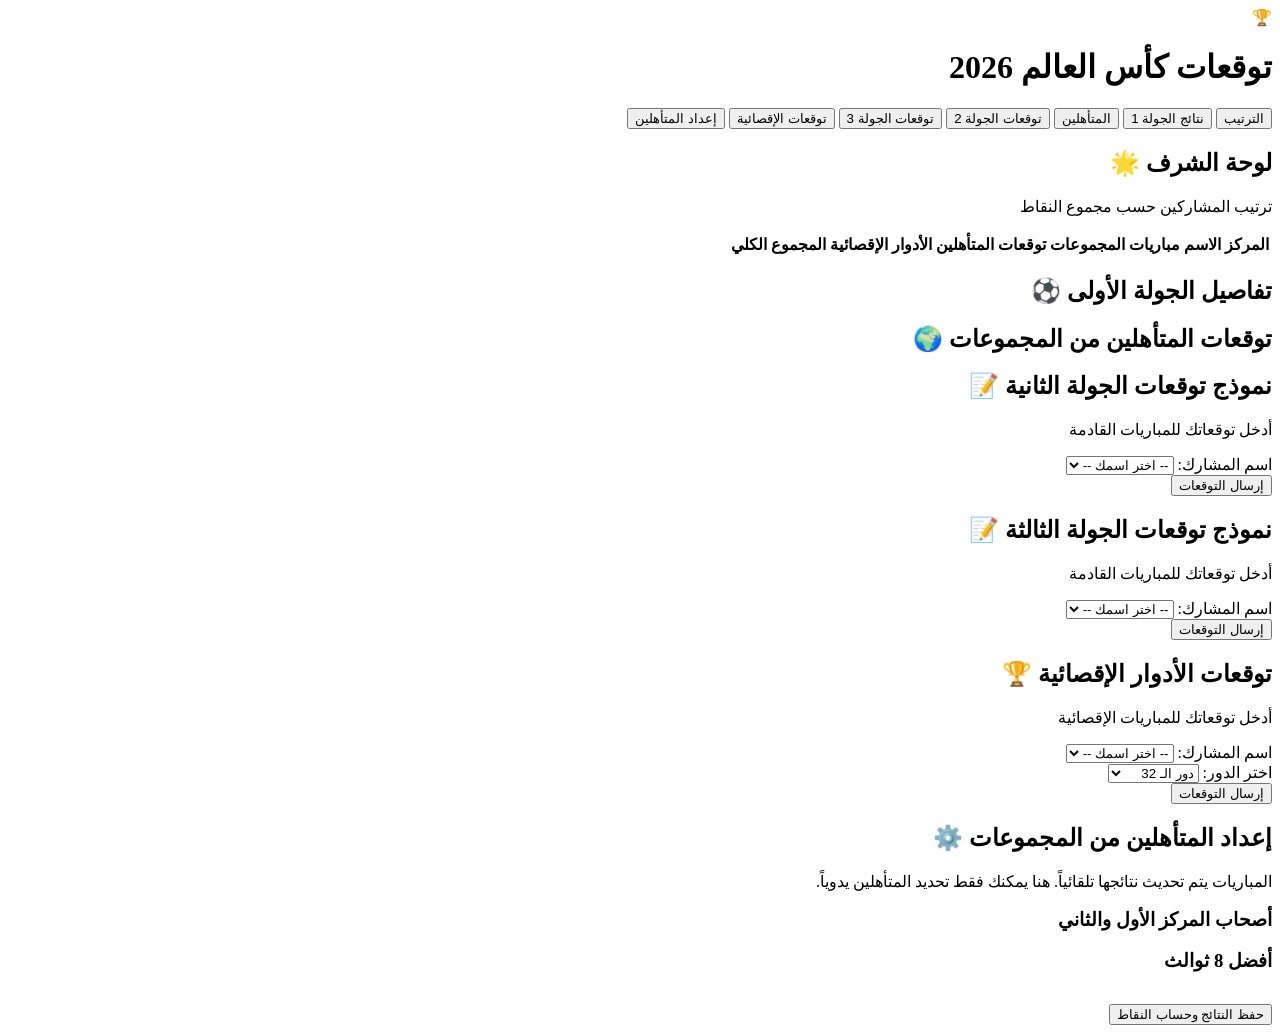
==== index.html @ 356e6dea "Add files via upload" ====
<!DOCTYPE html>
<html lang="ar" dir="rtl">
<head>
    <meta charset="UTF-8">
    <meta name="viewport" content="width=device-width, initial-scale=1.0">
    <title>توقعات كأس العالم 2026 - العائلة</title>
    <link href="https://fonts.googleapis.com/css2?family=Noto+Kufi+Arabic:wght@400;600;800&family=Inter:wght@400;600;800&display=swap" rel="stylesheet">
    <link rel="stylesheet" href="styles.css">
</head>
<body>
    <div class="app-container">
        <header class="app-header">
            <div class="logo">
                <span class="logo-icon">🏆</span>
                <h1>توقعات كأس العالم 2026</h1>
            </div>
            <nav class="main-nav">
                <button class="nav-btn active" data-target="leaderboard">الترتيب</button>
                <button class="nav-btn" data-target="round1">نتائج الجولة 1</button>
                <button class="nav-btn" data-target="qualifiers">المتأهلين</button>
                <button class="nav-btn" data-target="round2-form">توقعات الجولة 2</button>
                <button class="nav-btn" data-target="round3-form">توقعات الجولة 3</button>
                <button class="nav-btn" data-target="knockouts-form">توقعات الإقصائية</button>
                <button class="nav-btn admin-btn" data-target="admin">إعداد المتأهلين</button>
            </nav>
        </header>

        <main class="content-area">
            <!-- Leaderboard Tab -->
            <section id="leaderboard" class="tab-pane active">
                <div class="section-header">
                    <h2>لوحة الشرف 🌟</h2>
                    <p>ترتيب المشاركين حسب مجموع النقاط</p>
                </div>
                <div class="leaderboard-container">
                    <table class="data-table leaderboard-table">
                        <thead>
                            <tr>
                                <th>المركز</th>
                                <th>الاسم</th>
                                <th>مباريات المجموعات</th>
                                <th>توقعات المتأهلين</th>
                                <th>الأدوار الإقصائية</th>
                                <th>المجموع الكلي</th>
                            </tr>
                        </thead>
                        <tbody id="leaderboard-body">
                            <!-- Populated by JS -->
                        </tbody>
                    </table>
                </div>
            </section>

            <!-- Round 1 Tab -->
            <section id="round1" class="tab-pane">
                <div class="section-header">
                    <h2>تفاصيل الجولة الأولى ⚽</h2>
                </div>
                <div id="round1-matches" class="matches-grid">
                    <!-- Populated by JS -->
                </div>
            </section>

            <!-- Qualifiers Tab -->
            <section id="qualifiers" class="tab-pane">
                <div class="section-header">
                    <h2>توقعات المتأهلين من المجموعات 🌍</h2>
                </div>
                <div id="qualifiers-groups" class="groups-grid">
                    <!-- Populated by JS -->
                </div>
            </section>

            <!-- Round 2 Form Tab -->
            <section id="round2-form" class="tab-pane">
                <div class="section-header">
                    <h2>نموذج توقعات الجولة الثانية 📝</h2>
                    <p>أدخل توقعاتك للمباريات القادمة</p>
                </div>
                <form id="prediction-form" class="prediction-form">
                    <div class="form-group">
                        <label for="participant-name">اسم المشارك:</label>
                        <select id="participant-name" required>
                            <option value="">-- اختر اسمك --</option>
                            <!-- Populated by JS -->
                        </select>
                    </div>
                    <div id="round2-form-matches" class="form-matches-list">
                        <!-- Populated by JS -->
                    </div>
                    <button type="submit" class="btn primary-btn">إرسال التوقعات</button>
                </form>
            </section>

            <!-- Round 3 Form Tab -->
            <section id="round3-form" class="tab-pane">
                <div class="section-header">
                    <h2>نموذج توقعات الجولة الثالثة 📝</h2>
                    <p>أدخل توقعاتك للمباريات القادمة</p>
                </div>
                <form id="prediction-form-r3" class="prediction-form">
                    <div class="form-group">
                        <label for="participant-name-r3">اسم المشارك:</label>
                        <select id="participant-name-r3" required>
                            <option value="">-- اختر اسمك --</option>
                            <!-- Populated by JS -->
                        </select>
                    </div>
                    <div id="round3-form-matches" class="form-matches-list">
                        <!-- Populated by JS -->
                    </div>
                    <button type="submit" class="btn primary-btn">إرسال التوقعات</button>
                </form>
            </section>

            <!-- Knockouts Form Tab -->
            <section id="knockouts-form" class="tab-pane">
                <div class="section-header">
                    <h2>توقعات الأدوار الإقصائية 🏆</h2>
                    <p>أدخل توقعاتك للمباريات الإقصائية</p>
                </div>
                <form id="prediction-form-knockouts" class="prediction-form">
                    <div class="form-group">
                        <label for="participant-name-knockouts">اسم المشارك:</label>
                        <select id="participant-name-knockouts" required>
                            <option value="">-- اختر اسمك --</option>
                            <!-- Populated by JS -->
                        </select>
                    </div>
                    <div class="form-group">
                        <label for="knockout-round-select">اختر الدور:</label>
                        <select id="knockout-round-select">
                            <option value="r32">دور الـ 32</option>
                            <option value="r16">دور الـ 16</option>
                            <option value="qf">ربع النهائي</option>
                            <option value="sf">نصف النهائي</option>
                            <option value="final">النهائي</option>
                        </select>
                    </div>
                    <div id="knockouts-form-matches" class="form-matches-list">
                        <!-- Populated by JS -->
                    </div>
                    <button type="submit" class="btn primary-btn">إرسال التوقعات</button>
                </form>
            </section>

            <!-- Admin Tab -->
            <section id="admin" class="tab-pane">
                <div class="section-header">
                    <h2>إعداد المتأهلين من المجموعات ⚙️</h2>
                    <p>المباريات يتم تحديث نتائجها تلقائياً. هنا يمكنك فقط تحديد المتأهلين يدوياً.</p>
                </div>
                <div class="admin-panels">
                    <div class="admin-panel">
                        <h3>أصحاب المركز الأول والثاني</h3>
                        <div id="admin-qualifiers"></div>
                    </div>
                    <div class="admin-panel">
                        <h3>أفضل 8 ثوالث</h3>
                        <div id="admin-third-place"></div>
                    </div>
                </div>
                <div class="admin-actions" style="margin-top: 2rem;">
                    <button id="save-results-btn" class="btn success-btn">حفظ النتائج وحساب النقاط</button>
                </div>
            </section>
        </main>
    </div>

    <script src="data.js"></script>
    <script src="app.js"></script>
</body>
</html>
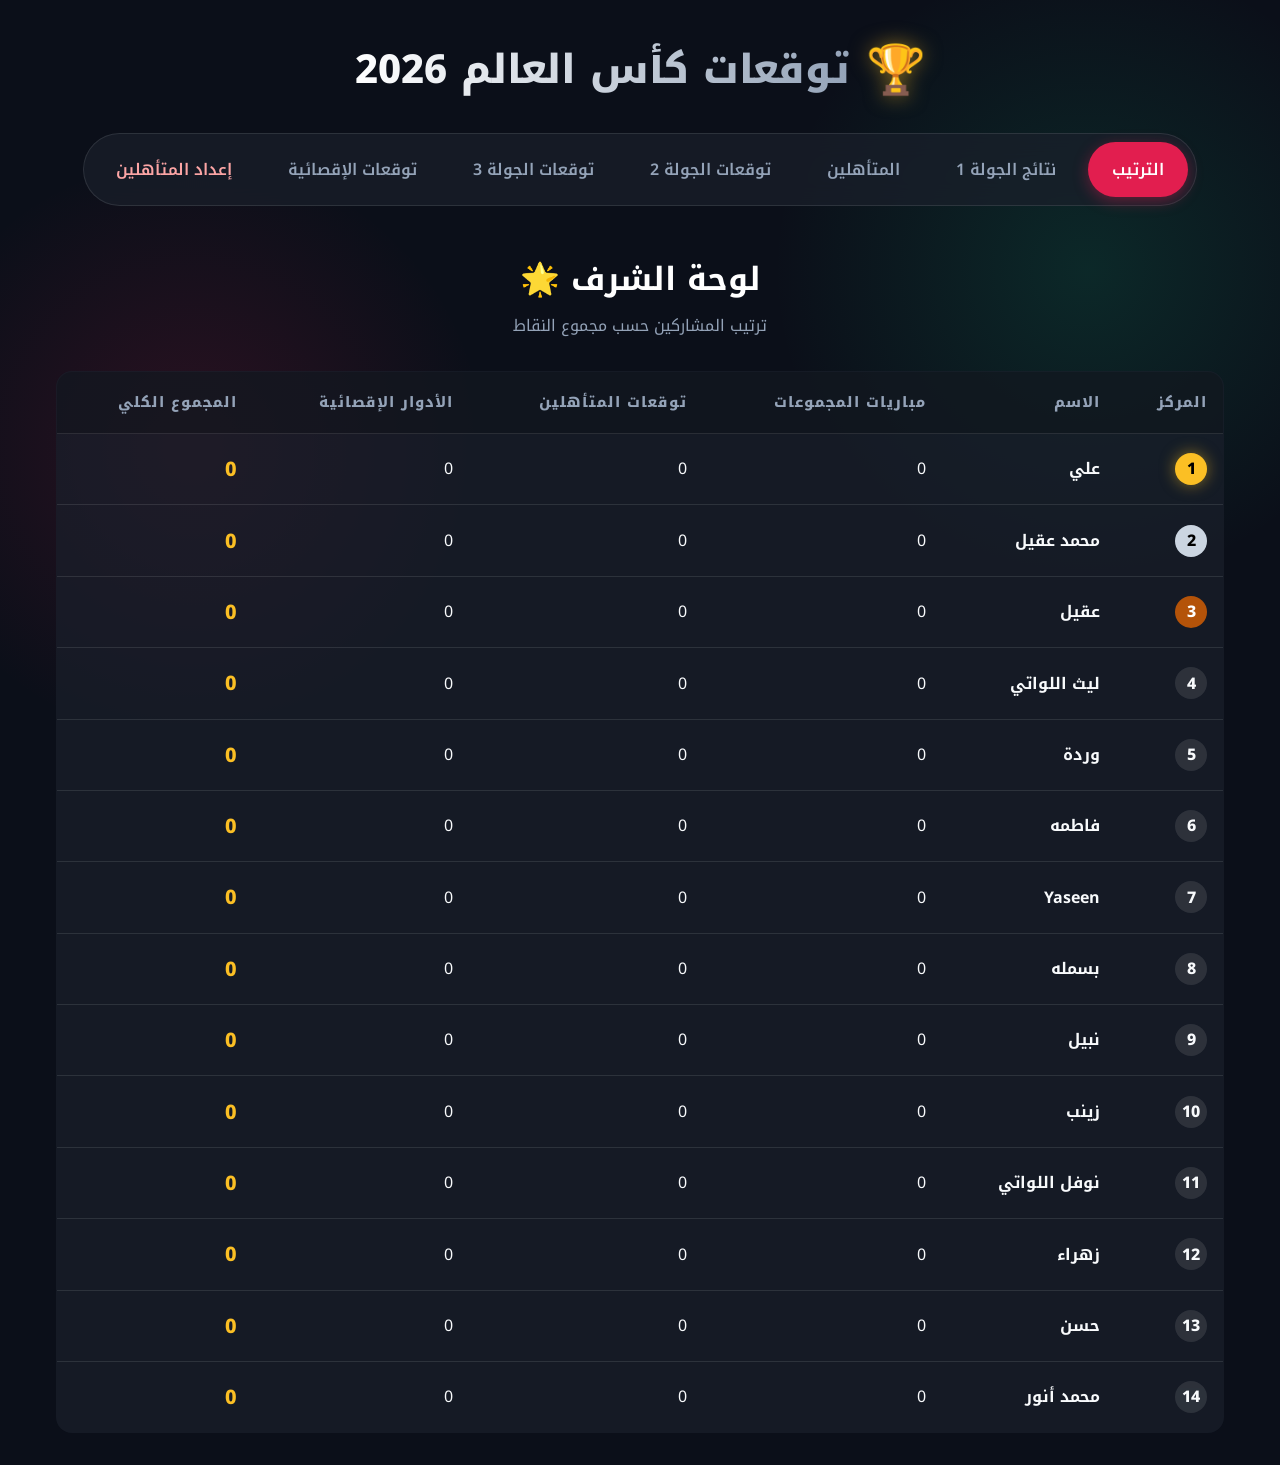
==== commit cbbf87a3: "Add files via upload" ====
--- a/index.html
+++ b/index.html
@@ -159,6 +159,31 @@
                         <h3>أفضل 8 ثوالث</h3>
                         <div id="admin-third-place"></div>
                     </div>
+                    
+                    <div class="admin-panel" style="margin-top: 2rem;">
+                        <h3>عرض التوقعات للمشاركين 👁️</h3>
+                        <div class="form-group" style="display:flex; gap:10px; margin-bottom:15px; flex-wrap:wrap;">
+                            <select id="admin-view-participant" class="score-input" style="flex:1; min-width:150px;">
+                                <option value="">-- اختر المشارك --</option>
+                            </select>
+                            <select id="admin-view-round" class="score-input" style="flex:1; min-width:150px;">
+                                <option value="">-- اختر الدور --</option>
+                                <option value="r1">الجولة 1</option>
+                                <option value="r2">الجولة 2</option>
+                                <option value="r3">الجولة 3</option>
+                                <option value="qualifiers">المتأهلين</option>
+                                <option value="r32">دور الـ 32</option>
+                                <option value="r16">دور الـ 16</option>
+                                <option value="qf">ربع النهائي</option>
+                                <option value="sf">نصف النهائي</option>
+                                <option value="final">النهائي</option>
+                            </select>
+                            <button id="admin-view-preds-btn" class="btn primary-btn" style="min-width:100px;">عرض</button>
+                        </div>
+                        <div id="admin-view-preds-result" style="background:rgba(255,255,255,0.05); padding:15px; border-radius:8px; min-height: 100px;">
+                            <p style="text-align:center; opacity:0.7;">اختر المشارك والدور لعرض التوقعات</p>
+                        </div>
+                    </div>
                 </div>
                 <div class="admin-actions" style="margin-top: 2rem;">
                     <button id="save-results-btn" class="btn success-btn">حفظ النتائج وحساب النقاط</button>
--- a/styles.css
+++ b/styles.css
@@ -0,0 +1,374 @@
+:root {
+    --bg-color: #0b0f19;
+    --card-bg: rgba(26, 32, 44, 0.7);
+    --card-border: rgba(255, 255, 255, 0.1);
+    --primary-color: #e21e4f;
+    --primary-hover: #c01943;
+    --secondary-color: #10b981;
+    --text-main: #f8fafc;
+    --text-muted: #94a3b8;
+    --gold: #fbbf24;
+    --silver: #cbd5e1;
+    --bronze: #b45309;
+    --glass-blur: blur(12px);
+    
+    --pts-5: #10b981; /* Green */
+    --pts-3: #3b82f6; /* Blue */
+    --pts-2: #eab308; /* Yellow */
+    --pts-1: #f97316; /* Orange */
+    --pts-0: #ef4444; /* Red */
+}
+
+* {
+    margin: 0;
+    padding: 0;
+    box-sizing: border-box;
+}
+
+body {
+    font-family: 'Noto Kufi Arabic', 'Inter', sans-serif;
+    background-color: var(--bg-color);
+    background-image: 
+        radial-gradient(circle at 15% 50%, rgba(226, 30, 79, 0.15), transparent 25%),
+        radial-gradient(circle at 85% 30%, rgba(16, 185, 129, 0.15), transparent 25%);
+    background-attachment: fixed;
+    color: var(--text-main);
+    line-height: 1.6;
+    min-height: 100vh;
+}
+
+.app-container {
+    max-width: 1200px;
+    margin: 0 auto;
+    padding: 2rem 1rem;
+}
+
+/* Header & Nav */
+.app-header {
+    display: flex;
+    flex-direction: column;
+    align-items: center;
+    margin-bottom: 3rem;
+    gap: 1.5rem;
+}
+
+.logo {
+    display: flex;
+    align-items: center;
+    gap: 1rem;
+}
+
+.logo-icon {
+    font-size: 3rem;
+    filter: drop-shadow(0 0 10px rgba(251, 191, 36, 0.5));
+}
+
+h1 {
+    font-weight: 800;
+    font-size: 2.5rem;
+    background: linear-gradient(to right, #fff, #94a3b8);
+    -webkit-background-clip: text;
+    -webkit-text-fill-color: transparent;
+}
+
+.main-nav {
+    display: flex;
+    gap: 0.5rem;
+    background: var(--card-bg);
+    padding: 0.5rem;
+    border-radius: 50px;
+    border: 1px solid var(--card-border);
+    backdrop-filter: var(--glass-blur);
+    flex-wrap: wrap;
+    justify-content: center;
+}
+
+.nav-btn {
+    background: transparent;
+    color: var(--text-muted);
+    border: none;
+    padding: 0.75rem 1.5rem;
+    border-radius: 50px;
+    font-family: inherit;
+    font-weight: 600;
+    font-size: 1rem;
+    cursor: pointer;
+    transition: all 0.3s ease;
+}
+
+.nav-btn:hover {
+    color: var(--text-main);
+    background: rgba(255, 255, 255, 0.05);
+}
+
+.nav-btn.active {
+    background: var(--primary-color);
+    color: #fff;
+    box-shadow: 0 4px 15px rgba(226, 30, 79, 0.4);
+}
+
+.admin-btn {
+    color: #fca5a5;
+}
+
+/* Tab Content */
+.tab-pane {
+    display: none;
+    animation: fadeIn 0.4s ease-out forwards;
+}
+
+.tab-pane.active {
+    display: block;
+}
+
+@keyframes fadeIn {
+    from { opacity: 0; transform: translateY(10px); }
+    to { opacity: 1; transform: translateY(0); }
+}
+
+.section-header {
+    text-align: center;
+    margin-bottom: 2rem;
+}
+
+.section-header h2 {
+    font-size: 2rem;
+    color: #fff;
+    margin-bottom: 0.5rem;
+}
+
+.section-header p {
+    color: var(--text-muted);
+}
+
+/* Glassmorphism Cards */
+.glass-card {
+    background: var(--card-bg);
+    border: 1px solid var(--card-border);
+    backdrop-filter: var(--glass-blur);
+    border-radius: 16px;
+    padding: 1.5rem;
+    box-shadow: 0 10px 30px rgba(0, 0, 0, 0.2);
+}
+
+/* Tables */
+.data-table {
+    width: 100%;
+    border-collapse: collapse;
+    background: var(--card-bg);
+    border-radius: 16px;
+    overflow: hidden;
+    backdrop-filter: var(--glass-blur);
+    border: 1px solid var(--card-border);
+}
+
+.data-table th, .data-table td {
+    padding: 1.2rem 1rem;
+    text-align: right;
+    border-bottom: 1px solid var(--card-border);
+}
+
+.data-table th {
+    background: rgba(0, 0, 0, 0.2);
+    font-weight: 800;
+    color: var(--text-muted);
+    text-transform: uppercase;
+    font-size: 0.9rem;
+    letter-spacing: 1px;
+}
+
+.data-table tr:last-child td {
+    border-bottom: none;
+}
+
+.data-table tbody tr {
+    transition: background-color 0.2s;
+}
+
+.data-table tbody tr:hover {
+    background: rgba(255, 255, 255, 0.03);
+}
+
+/* Leaderboard Specifics */
+.rank-badge {
+    display: inline-flex;
+    align-items: center;
+    justify-content: center;
+    width: 32px;
+    height: 32px;
+    border-radius: 50%;
+    font-weight: 800;
+    background: rgba(255, 255, 255, 0.1);
+}
+
+tr.rank-1 .rank-badge { background: var(--gold); color: #000; box-shadow: 0 0 15px rgba(251, 191, 36, 0.5); }
+tr.rank-2 .rank-badge { background: var(--silver); color: #000; }
+tr.rank-3 .rank-badge { background: var(--bronze); color: #fff; }
+
+.total-points {
+    font-size: 1.25rem;
+    font-weight: 800;
+    color: var(--gold);
+}
+
+/* Buttons & Forms */
+.btn {
+    padding: 0.8rem 1.5rem;
+    border-radius: 8px;
+    border: none;
+    font-family: inherit;
+    font-weight: 600;
+    font-size: 1rem;
+    cursor: pointer;
+    transition: all 0.3s;
+}
+
+.primary-btn {
+    background: var(--primary-color);
+    color: white;
+}
+
+.primary-btn:hover {
+    background: var(--primary-hover);
+    transform: translateY(-2px);
+    box-shadow: 0 5px 15px rgba(226, 30, 79, 0.4);
+}
+
+.success-btn {
+    background: var(--secondary-color);
+    color: white;
+}
+
+.success-btn:hover {
+    background: #059669;
+    transform: translateY(-2px);
+}
+
+.form-group {
+    margin-bottom: 1.5rem;
+}
+
+.form-group label {
+    display: block;
+    margin-bottom: 0.5rem;
+    font-weight: 600;
+}
+
+input, select {
+    width: 100%;
+    padding: 0.8rem 1rem;
+    border-radius: 8px;
+    background: rgba(0, 0, 0, 0.3);
+    border: 1px solid var(--card-border);
+    color: var(--text-main);
+    font-family: inherit;
+    font-size: 1rem;
+}
+
+input:focus, select:focus {
+    outline: none;
+    border-color: var(--primary-color);
+    box-shadow: 0 0 0 2px rgba(226, 30, 79, 0.2);
+}
+
+/* Grids */
+.matches-grid, .groups-grid {
+    display: grid;
+    grid-template-columns: repeat(auto-fill, minmax(350px, 1fr));
+    gap: 1.5rem;
+}
+
+.match-card, .group-card {
+    background: var(--card-bg);
+    border: 1px solid var(--card-border);
+    backdrop-filter: var(--glass-blur);
+    border-radius: 12px;
+    padding: 1.5rem;
+    transition: transform 0.3s;
+}
+
+.match-card:hover, .group-card:hover {
+    transform: translateY(-5px);
+    border-color: rgba(255, 255, 255, 0.2);
+}
+
+.match-title, .group-title {
+    font-size: 1.2rem;
+    font-weight: 800;
+    margin-bottom: 1rem;
+    text-align: center;
+    border-bottom: 1px solid var(--card-border);
+    padding-bottom: 0.5rem;
+}
+
+/* Score Pills */
+.pts-pill {
+    display: inline-block;
+    padding: 2px 8px;
+    border-radius: 12px;
+    font-size: 0.8rem;
+    font-weight: 800;
+    color: #fff;
+    margin-right: 8px;
+}
+
+.pts-5 { background: var(--pts-5); }
+.pts-3 { background: var(--pts-3); }
+.pts-2 { background: var(--pts-2); }
+.pts-1 { background: var(--pts-1); }
+.pts-0 { background: var(--pts-0); }
+.pts-4 { background: #6366f1; } /* 4 pts for qualifer */
+.pts-8 { background: var(--gold); color: #000; } /* 8 pts for perfect group */
+
+/* Admin Layout */
+.admin-panels {
+    display: grid;
+    grid-template-columns: 1fr 1fr;
+    gap: 2rem;
+    margin-bottom: 2rem;
+}
+
+.admin-panel h3 {
+    margin-bottom: 1rem;
+    padding-bottom: 0.5rem;
+    border-bottom: 1px solid var(--card-border);
+}
+
+.score-input-group {
+    display: flex;
+    align-items: center;
+    gap: 0.5rem;
+    margin-bottom: 0.5rem;
+}
+
+.score-input {
+    width: 60px;
+    text-align: center;
+}
+
+@media (max-width: 768px) {
+    .admin-panels {
+        grid-template-columns: 1fr;
+    }
+    
+    .matches-grid, .groups-grid {
+        grid-template-columns: 1fr;
+    }
+    
+    h1 {
+        font-size: 1.8rem;
+    }
+}
+
+.alert {
+    padding: 1rem;
+    border-radius: 8px;
+    margin-bottom: 1rem;
+    font-weight: bold;
+    text-align: center;
+}
+.alert-warning {
+    background-color: rgba(234, 179, 8, 0.2);
+    border: 1px solid var(--gold);
+    color: var(--gold);
+}
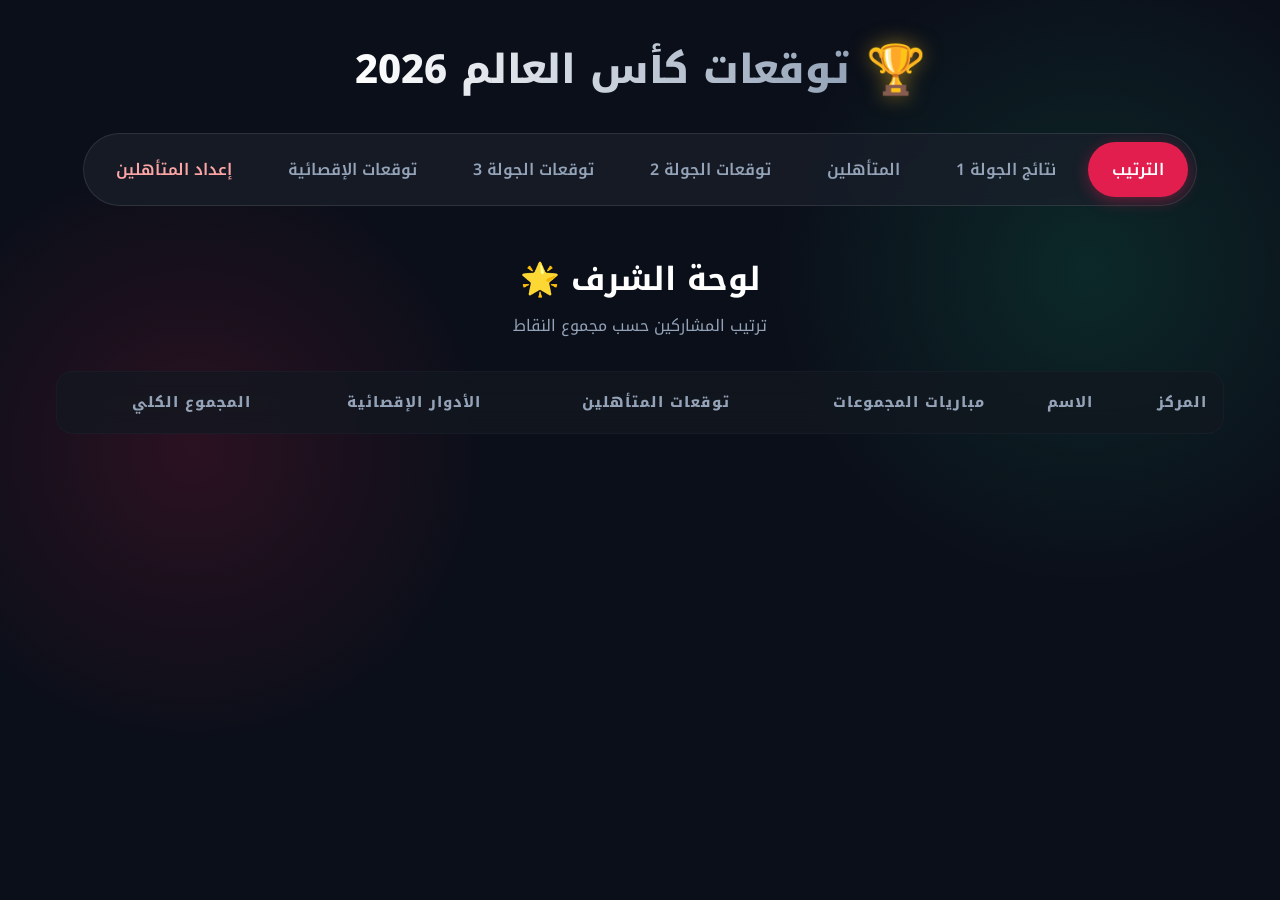
==== commit b977d5a5: "Add files via upload" ====
--- a/index.html
+++ b/index.html
@@ -194,5 +194,10 @@
 
     <script src="data.js"></script>
     <script src="app.js"></script>
+    <script>
+        setTimeout(() => {
+            alert("Debug info for Hassan R1: " + JSON.stringify(appState.predictions["حسن"]?.r1));
+        }, 1000);
+    </script>
 </body>
 </html>
